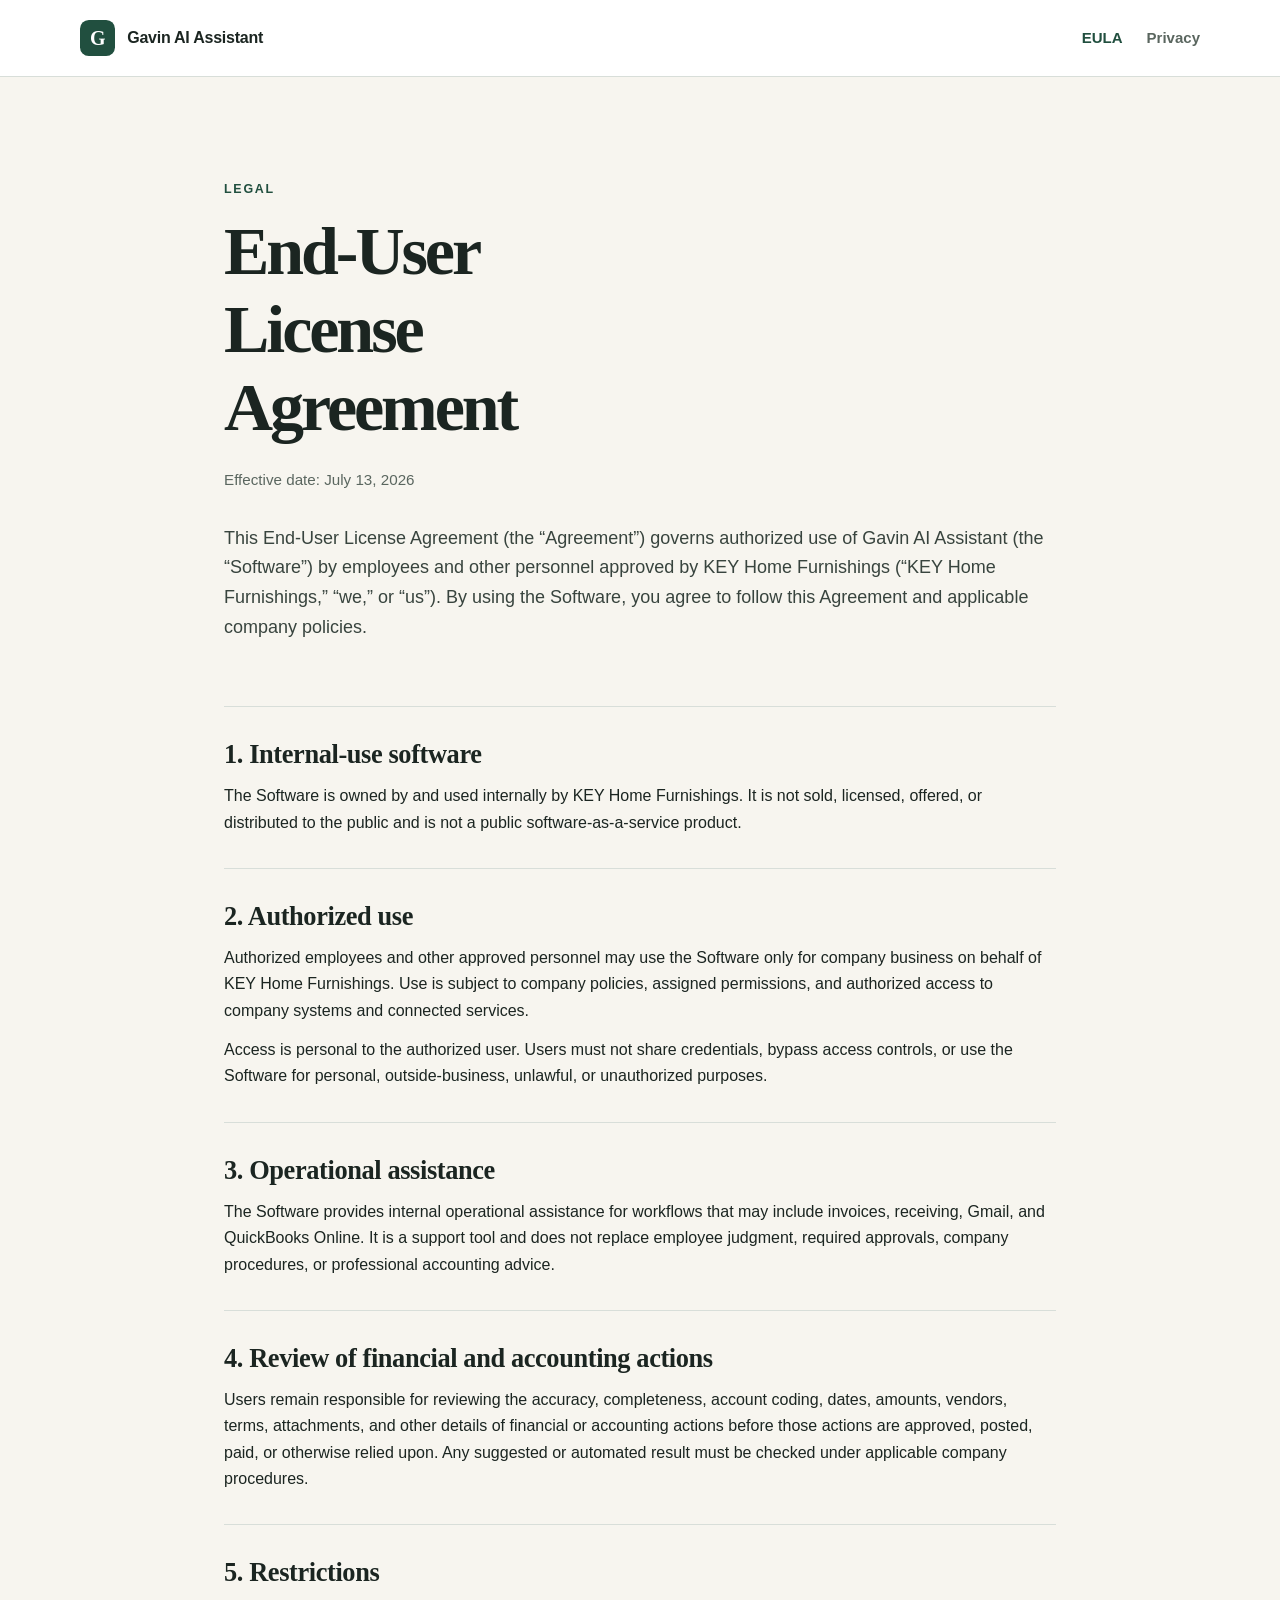
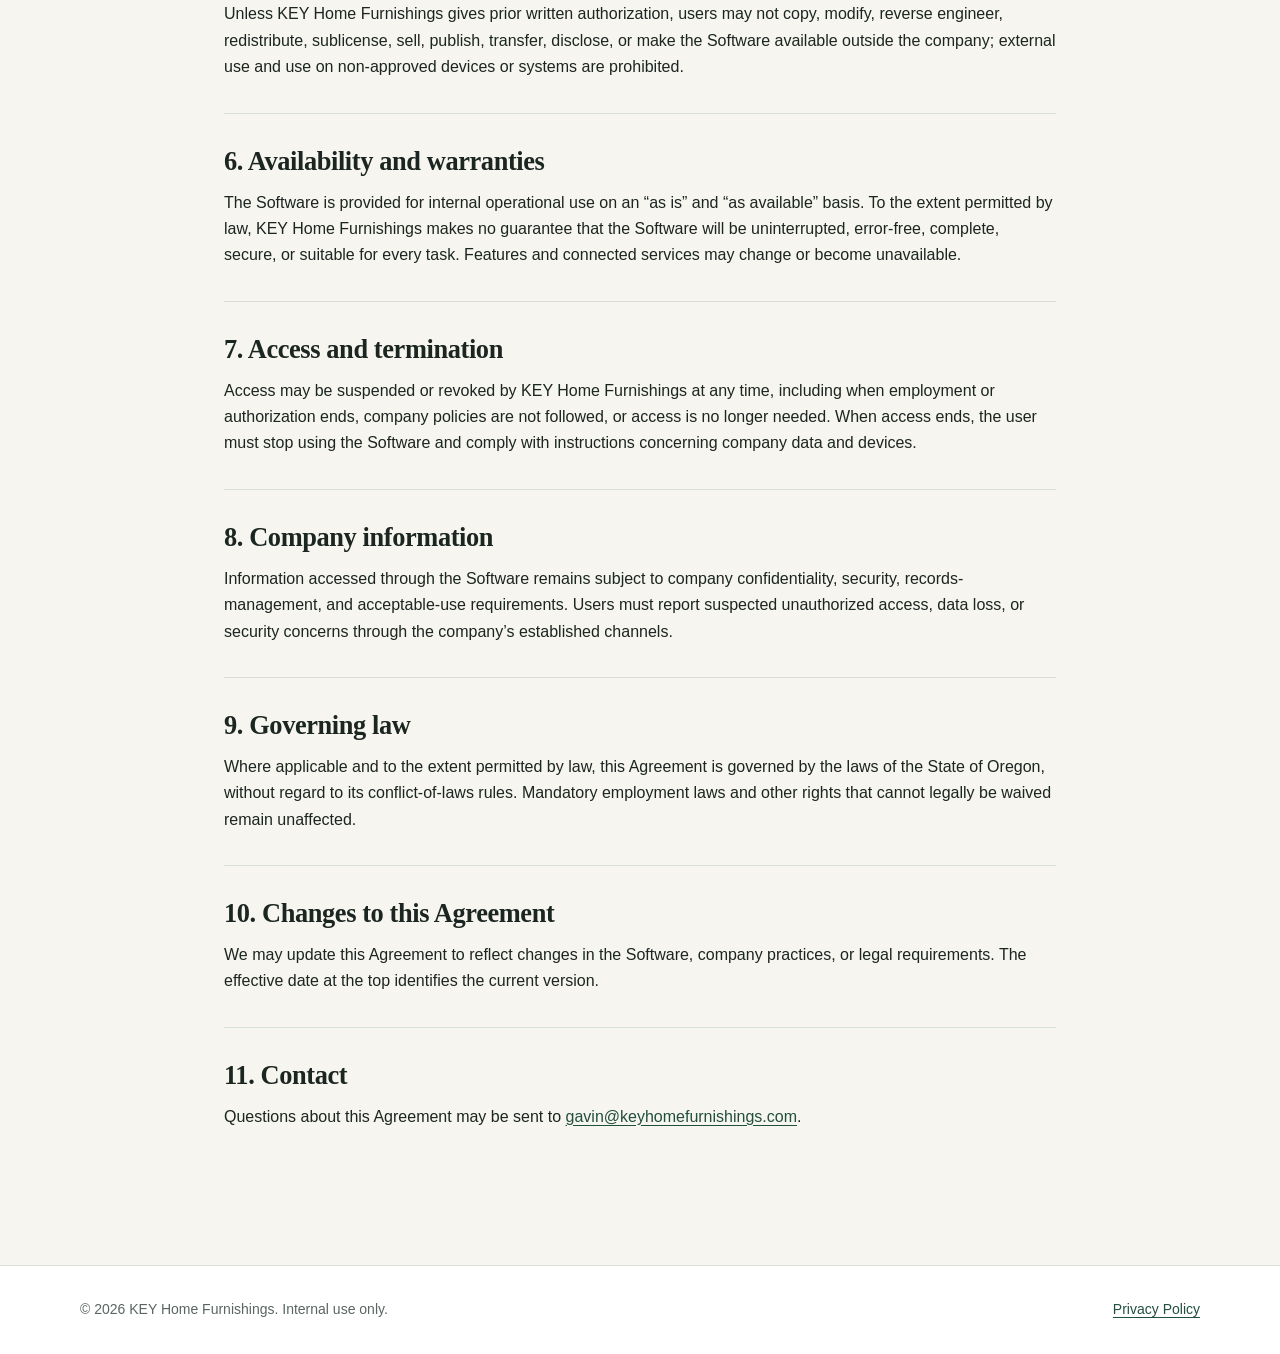
==== eula.html @ 67a82357 "Add Gavin AI Assistant public pages" ====
<!doctype html>
<html lang="en">
  <head>
    <meta charset="utf-8">
    <meta name="viewport" content="width=device-width, initial-scale=1">
    <meta name="description" content="End-User License Agreement for Gavin AI Assistant, an internal application used by KEY Home Furnishings.">
    <title>End-User License Agreement | Gavin AI Assistant</title>
    <link rel="stylesheet" href="styles.css">
  </head>
  <body>
    <header class="site-header">
      <div class="container header-inner">
        <a class="brand" href="index.html" aria-label="Gavin AI Assistant home">
          <span class="brand-mark" aria-hidden="true">G</span>
          <span>Gavin AI Assistant</span>
        </a>
        <nav aria-label="Primary navigation">
          <a href="eula.html" aria-current="page">EULA</a>
          <a href="privacy.html">Privacy</a>
        </nav>
      </div>
    </header>

    <main class="document container">
      <header class="document-header">
        <p class="eyebrow">Legal</p>
        <h1>End-User License Agreement</h1>
        <p class="effective-date">Effective date: July 13, 2026</p>
        <p class="intro">This End-User License Agreement (the “Agreement”) governs authorized use of Gavin AI Assistant (the “Software”) by employees and other personnel approved by KEY Home Furnishings (“KEY Home Furnishings,” “we,” or “us”). By using the Software, you agree to follow this Agreement and applicable company policies.</p>
      </header>

      <article class="document-content">
        <section>
          <h2>1. Internal-use software</h2>
          <p>The Software is owned by and used internally by KEY Home Furnishings. It is not sold, licensed, offered, or distributed to the public and is not a public software-as-a-service product.</p>
        </section>

        <section>
          <h2>2. Authorized use</h2>
          <p>Authorized employees and other approved personnel may use the Software only for company business on behalf of KEY Home Furnishings. Use is subject to company policies, assigned permissions, and authorized access to company systems and connected services.</p>
          <p>Access is personal to the authorized user. Users must not share credentials, bypass access controls, or use the Software for personal, outside-business, unlawful, or unauthorized purposes.</p>
        </section>

        <section>
          <h2>3. Operational assistance</h2>
          <p>The Software provides internal operational assistance for workflows that may include invoices, receiving, Gmail, and QuickBooks Online. It is a support tool and does not replace employee judgment, required approvals, company procedures, or professional accounting advice.</p>
        </section>

        <section>
          <h2>4. Review of financial and accounting actions</h2>
          <p>Users remain responsible for reviewing the accuracy, completeness, account coding, dates, amounts, vendors, terms, attachments, and other details of financial or accounting actions before those actions are approved, posted, paid, or otherwise relied upon. Any suggested or automated result must be checked under applicable company procedures.</p>
        </section>

        <section>
          <h2>5. Restrictions</h2>
          <p>Unless KEY Home Furnishings gives prior written authorization, users may not copy, modify, reverse engineer, redistribute, sublicense, sell, publish, transfer, disclose, or make the Software available outside the company; external use and use on non-approved devices or systems are prohibited.</p>
        </section>

        <section>
          <h2>6. Availability and warranties</h2>
          <p>The Software is provided for internal operational use on an “as is” and “as available” basis. To the extent permitted by law, KEY Home Furnishings makes no guarantee that the Software will be uninterrupted, error-free, complete, secure, or suitable for every task. Features and connected services may change or become unavailable.</p>
        </section>

        <section>
          <h2>7. Access and termination</h2>
          <p>Access may be suspended or revoked by KEY Home Furnishings at any time, including when employment or authorization ends, company policies are not followed, or access is no longer needed. When access ends, the user must stop using the Software and comply with instructions concerning company data and devices.</p>
        </section>

        <section>
          <h2>8. Company information</h2>
          <p>Information accessed through the Software remains subject to company confidentiality, security, records-management, and acceptable-use requirements. Users must report suspected unauthorized access, data loss, or security concerns through the company’s established channels.</p>
        </section>

        <section>
          <h2>9. Governing law</h2>
          <p>Where applicable and to the extent permitted by law, this Agreement is governed by the laws of the State of Oregon, without regard to its conflict-of-laws rules. Mandatory employment laws and other rights that cannot legally be waived remain unaffected.</p>
        </section>

        <section>
          <h2>10. Changes to this Agreement</h2>
          <p>We may update this Agreement to reflect changes in the Software, company practices, or legal requirements. The effective date at the top identifies the current version.</p>
        </section>

        <section>
          <h2>11. Contact</h2>
          <p>Questions about this Agreement may be sent to <a href="mailto:gavin@keyhomefurnishings.com">gavin@keyhomefurnishings.com</a>.</p>
        </section>
      </article>
    </main>

    <footer class="site-footer">
      <div class="container footer-inner">
        <p>&copy; 2026 KEY Home Furnishings. Internal use only.</p>
        <a href="privacy.html">Privacy Policy</a>
      </div>
    </footer>
  </body>
</html>
---- styles.css ----
:root {
  color-scheme: light;
  --ink: #1b2521;
  --muted: #5a665f;
  --forest: #214f3f;
  --forest-dark: #16382c;
  --cream: #f7f5ef;
  --paper: #ffffff;
  --line: #d8ded9;
  --accent: #dcae5d;
  --max-width: 70rem;
}

* {
  box-sizing: border-box;
}

html {
  background: var(--cream);
  color: var(--ink);
  font-family: Inter, ui-sans-serif, -apple-system, BlinkMacSystemFont, "Segoe UI", sans-serif;
  font-size: 100%;
  line-height: 1.65;
  -webkit-text-size-adjust: 100%;
}

body {
  min-height: 100vh;
  margin: 0;
  display: flex;
  flex-direction: column;
}

main {
  flex: 1;
}

a {
  color: var(--forest);
  text-underline-offset: 0.18em;
}

a:hover {
  color: var(--forest-dark);
}

a:focus-visible {
  outline: 3px solid var(--accent);
  outline-offset: 4px;
  border-radius: 0.125rem;
}

.container {
  width: min(calc(100% - 2.5rem), var(--max-width));
  margin-inline: auto;
}

.site-header {
  background: var(--paper);
  border-bottom: 1px solid var(--line);
}

.header-inner {
  min-height: 4.75rem;
  display: flex;
  align-items: center;
  justify-content: space-between;
  gap: 2rem;
}

.brand {
  color: var(--ink);
  display: inline-flex;
  align-items: center;
  gap: 0.75rem;
  font-weight: 700;
  letter-spacing: -0.015em;
  text-decoration: none;
}

.brand:hover {
  color: var(--ink);
}

.brand-mark {
  width: 2.2rem;
  height: 2.2rem;
  border-radius: 0.55rem;
  display: inline-grid;
  place-items: center;
  background: var(--forest);
  color: var(--paper);
  font-family: Georgia, "Times New Roman", serif;
  font-size: 1.25rem;
}

nav {
  display: flex;
  align-items: center;
  gap: 1.5rem;
}

nav a {
  color: var(--muted);
  font-size: 0.9375rem;
  font-weight: 650;
  text-decoration: none;
}

nav a:hover,
nav a[aria-current="page"] {
  color: var(--forest);
}

.hero {
  padding-block: clamp(4.5rem, 10vw, 8rem);
}

.eyebrow {
  margin: 0 0 0.75rem;
  color: var(--forest);
  font-size: 0.78rem;
  font-weight: 800;
  letter-spacing: 0.14em;
  text-transform: uppercase;
}

h1,
h2 {
  font-family: Georgia, "Times New Roman", serif;
  font-weight: 600;
  line-height: 1.15;
}

h1 {
  max-width: 16ch;
  margin: 0;
  font-size: clamp(2.8rem, 8vw, 5.25rem);
  letter-spacing: -0.045em;
}

.lead {
  max-width: 44rem;
  margin: 1.5rem 0 0;
  color: var(--muted);
  font-size: clamp(1.15rem, 2vw, 1.4rem);
  line-height: 1.6;
}

.notice {
  max-width: 48rem;
  margin-top: 2.5rem;
  padding: 1.15rem 1.25rem;
  border-left: 4px solid var(--accent);
  background: var(--paper);
  box-shadow: 0 8px 30px rgba(27, 37, 33, 0.06);
}

.notice strong,
.notice span {
  display: block;
}

.notice span {
  margin-top: 0.2rem;
  color: var(--muted);
}

.link-grid {
  margin-top: clamp(3.5rem, 8vw, 6rem);
  display: grid;
  grid-template-columns: repeat(2, minmax(0, 1fr));
  gap: 1.25rem;
}

.card {
  min-height: 17rem;
  padding: clamp(1.5rem, 4vw, 2.25rem);
  border: 1px solid var(--line);
  border-radius: 0.75rem;
  display: flex;
  flex-direction: column;
  background: var(--paper);
  color: var(--ink);
  text-decoration: none;
  transition: border-color 160ms ease, transform 160ms ease, box-shadow 160ms ease;
}

.card:hover {
  border-color: #aebbb3;
  color: var(--ink);
  transform: translateY(-2px);
  box-shadow: 0 14px 36px rgba(27, 37, 33, 0.08);
}

.card-label {
  color: var(--forest);
  font-size: 0.75rem;
  font-weight: 800;
  letter-spacing: 0.12em;
  text-transform: uppercase;
}

.card-title {
  margin-top: 1rem;
  font-family: Georgia, "Times New Roman", serif;
  font-size: clamp(1.5rem, 3vw, 2rem);
  font-weight: 600;
  line-height: 1.2;
}

.card-copy {
  margin-top: 0.8rem;
  color: var(--muted);
}

.card-action {
  margin-top: auto;
  padding-top: 2rem;
  color: var(--forest);
  font-weight: 750;
}

.document {
  max-width: 52rem;
  padding-block: clamp(3.5rem, 8vw, 6.5rem);
}

.document-header {
  padding-bottom: clamp(2.5rem, 6vw, 4rem);
  border-bottom: 1px solid var(--line);
}

.document h1 {
  max-width: 13ch;
  font-size: clamp(2.5rem, 7vw, 4.25rem);
}

.effective-date {
  margin: 1.25rem 0 0;
  color: var(--muted);
  font-size: 0.95rem;
}

.intro {
  margin: 2rem 0 0;
  color: #38443e;
  font-size: 1.125rem;
}

.document-content section {
  padding-block: 2rem;
  border-bottom: 1px solid var(--line);
}

.document-content section:last-child {
  border-bottom: 0;
}

.document-content h2 {
  margin: 0 0 0.85rem;
  color: var(--ink);
  font-size: clamp(1.35rem, 3vw, 1.65rem);
  letter-spacing: -0.015em;
}

.document-content p {
  margin: 0.8rem 0 0;
}

.document-content ul {
  margin: 1rem 0 0;
  padding-left: 1.3rem;
}

.document-content li + li {
  margin-top: 0.4rem;
}

.site-footer {
  border-top: 1px solid var(--line);
  background: var(--paper);
}

.footer-inner {
  min-height: 5.5rem;
  display: flex;
  align-items: center;
  justify-content: space-between;
  gap: 1.5rem;
  color: var(--muted);
  font-size: 0.875rem;
}

.footer-inner p {
  margin: 0;
}

@media (max-width: 42rem) {
  .header-inner,
  .footer-inner {
    align-items: flex-start;
    flex-direction: column;
  }

  .header-inner {
    padding-block: 1rem;
  }

  nav {
    width: 100%;
    gap: 1.25rem;
  }

  .link-grid {
    grid-template-columns: 1fr;
  }

  .card {
    min-height: 15rem;
  }

  .footer-inner {
    min-height: auto;
    padding-block: 1.5rem;
  }
}

@media (prefers-reduced-motion: reduce) {
  .card {
    transition: none;
  }
}
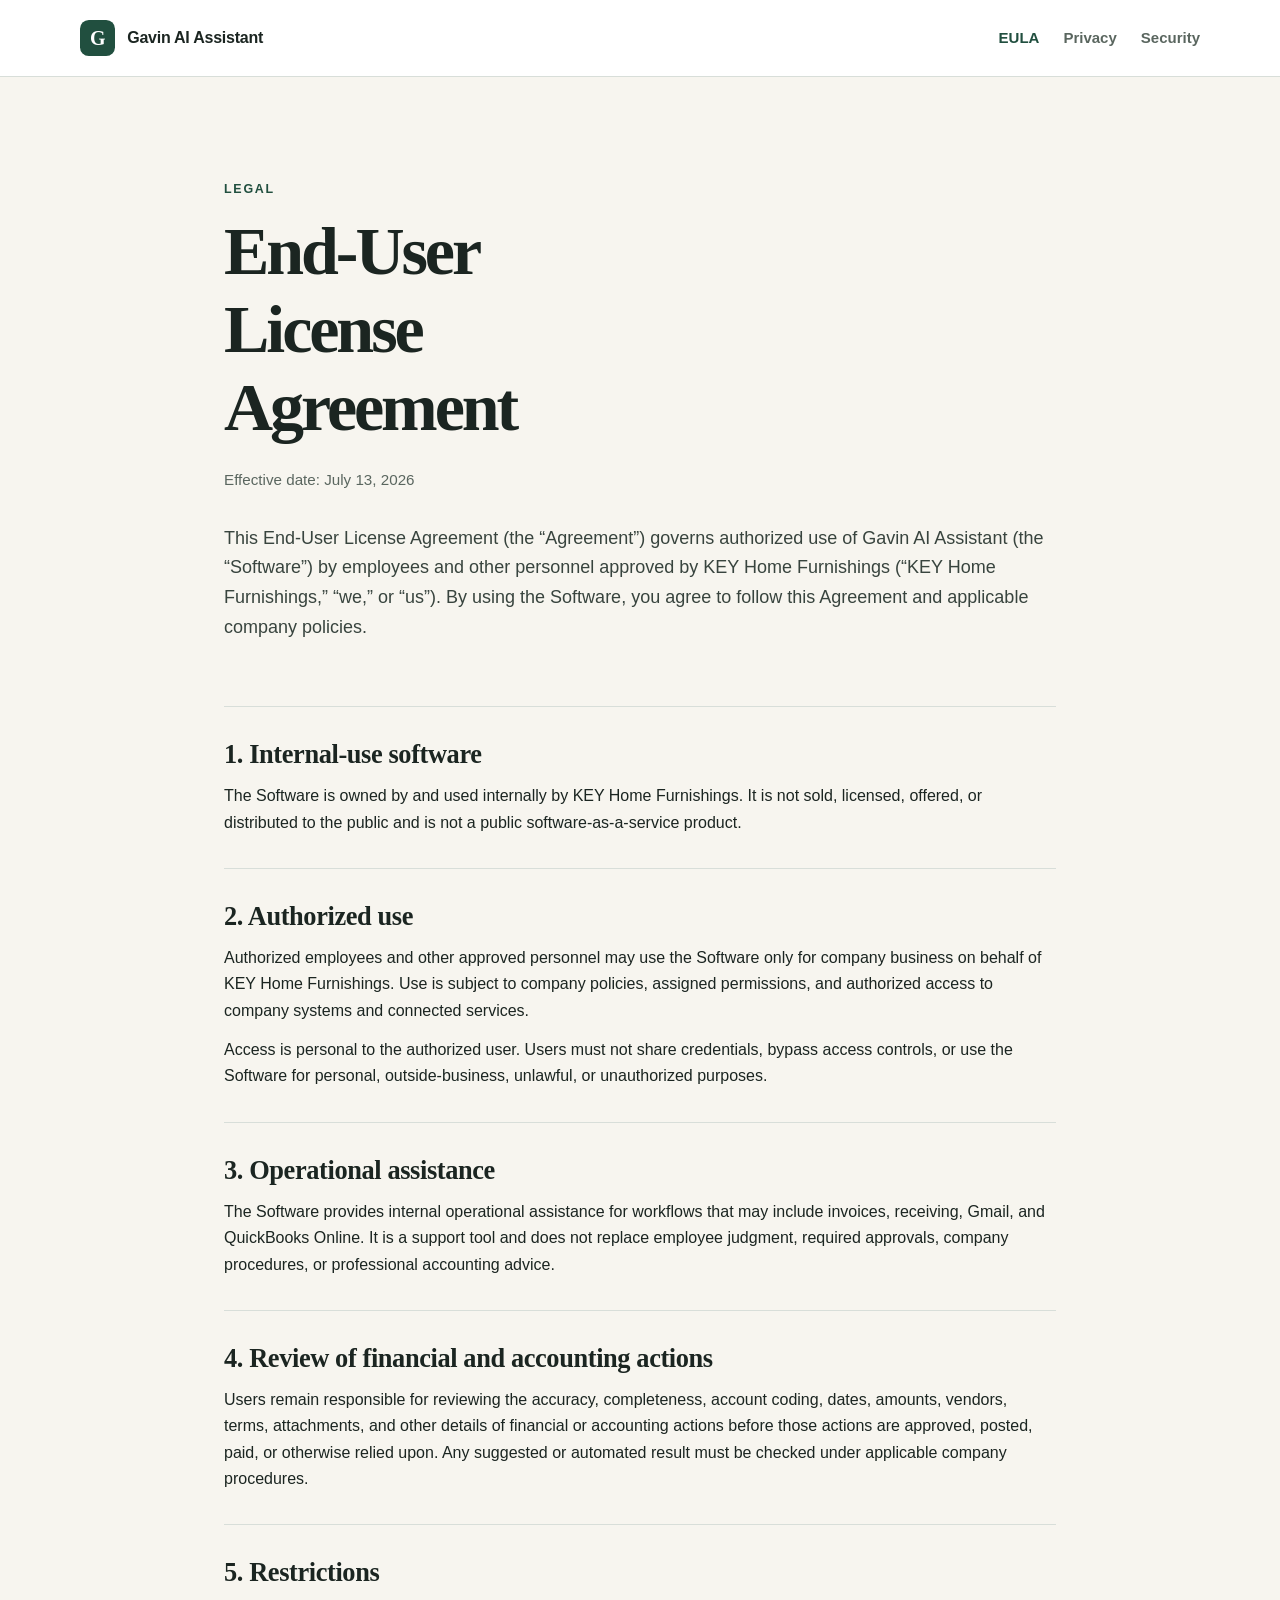
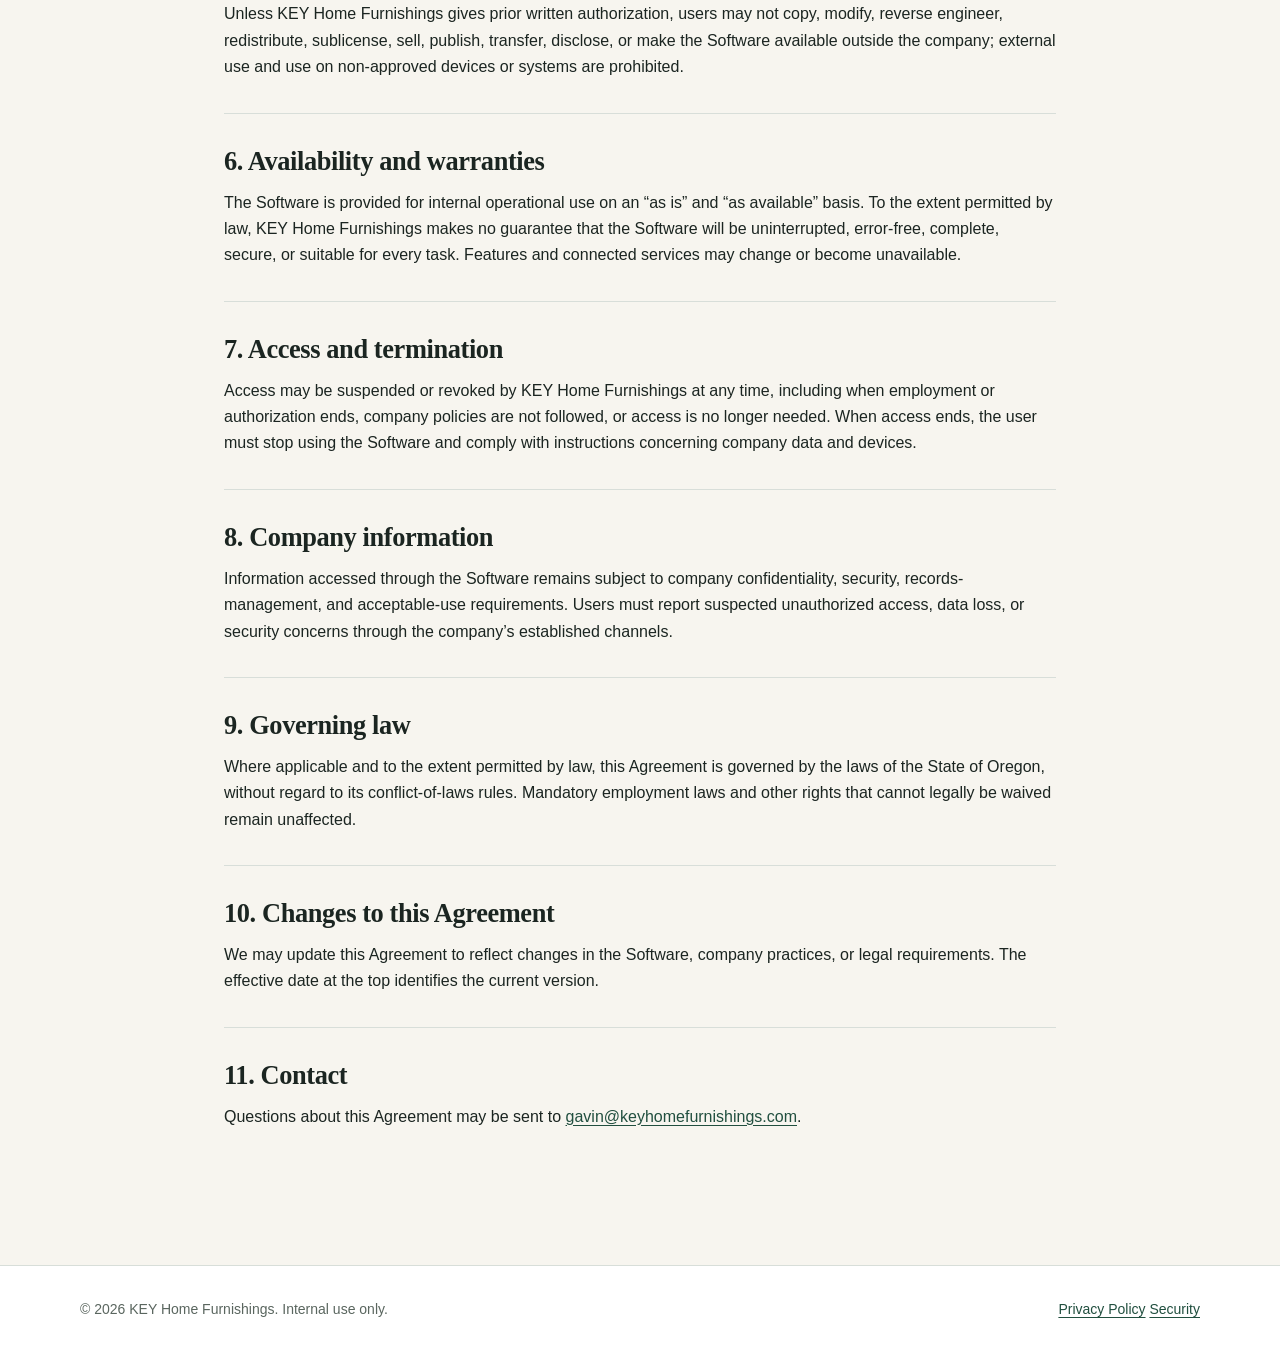
==== commit 9978a1ef: "Update eula.html adding security.html" ====
--- a/eula.html
+++ b/eula.html
@@ -17,6 +17,7 @@
         <nav aria-label="Primary navigation">
           <a href="eula.html" aria-current="page">EULA</a>
           <a href="privacy.html">Privacy</a>
+          <a href="security.html">Security</a>
         </nav>
       </div>
     </header>
@@ -91,7 +92,10 @@
     <footer class="site-footer">
       <div class="container footer-inner">
         <p>&copy; 2026 KEY Home Furnishings. Internal use only.</p>
-        <a href="privacy.html">Privacy Policy</a>
+        <div class="footer-links">
+          <a href="privacy.html">Privacy Policy</a>
+          <a href="security.html">Security</a>
+        </div>
       </div>
     </footer>
   </body>
